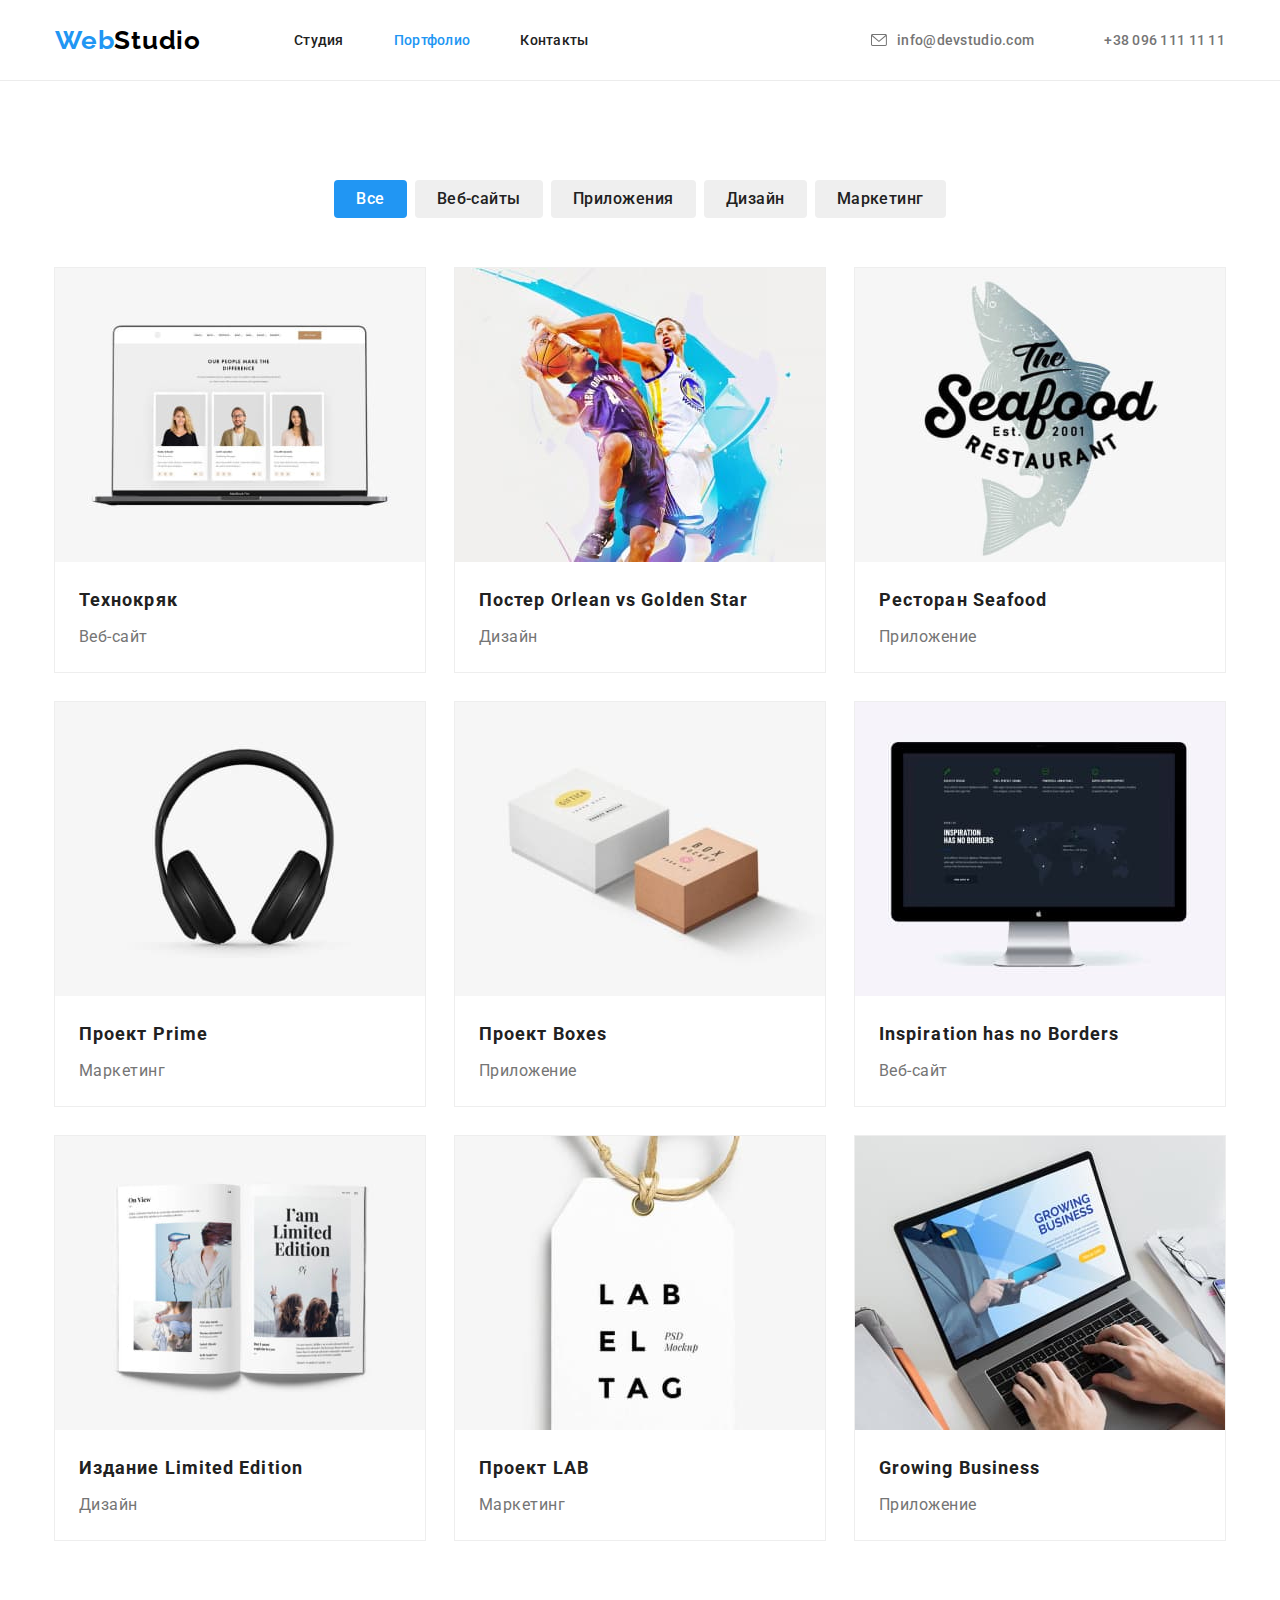
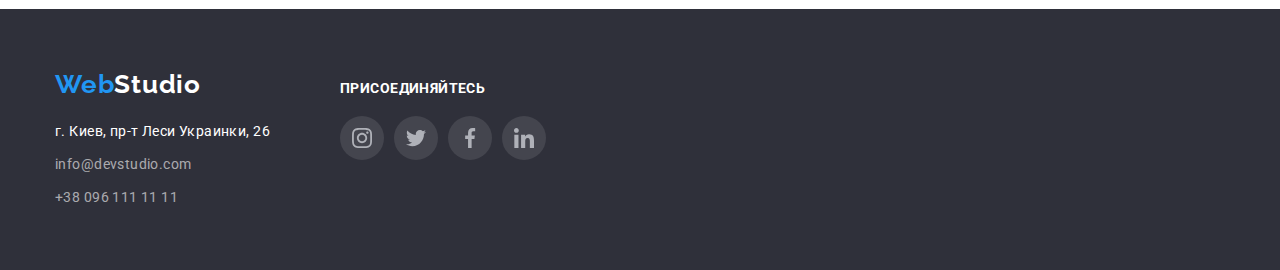
==== portfolio.html @ b3773c8c "add img" ====
<!DOCTYPE html>
<html lang="ru">
  <head>
    <meta charset="UTF-8" />
    <meta name="viewport" content="width=device-width, initial-scale=1.0" />
    <title>Портфолио</title>
    <link rel="preconnect" href="https://fonts.gstatic.com" />
    <link
      href="https://fonts.googleapis.com/css2?family=Raleway:wght@700&family=Roboto:wght@400;500;700;900&display=swap"
      rel="stylesheet"
    />
    <link
      rel="stylesheet"
      href="https://cdnjs.cloudflare.com/ajax/libs/modern-normalize/1.0.0/modern-normalize.min.css"
    />
    <link rel="stylesheet" href="./css/styles.css" />
  </head>

  <body>
    <header class="header header-pf">
      <div class="container">
        <nav class="navigation">
          <a class="logotype links" href="/" lang="en">
            <span class="accent-logo">Web</span>Studio
          </a>
          <ul class="navigation-list lists">
            <li class="navigation-list-item">
              <a class="navigation-list-link links" href="./index.html"
                >Студия</a
              >
            </li>
            <li class="navigation-list-item">
              <a class="navigation-list-link links current" href="#"
                >Портфолио</a
              >
            </li>
            <li class="navigation-list-item">
              <a class="navigation-list-link links" href="#">Контакты</a>
            </li>
          </ul>
        </nav>
        <ul class="contacts-list lists">
          <li class="contacts-list-item">
            <a
              class="contacts-mail-link-pf links"
              href="mailto:info@devstudio.com"
            >
              <svg class="contacts-icon" width="16" height="12">
                <use href="./images/sprite.svg#envelope"></use>
              </svg>
              info@devstudio.com</a
            >
          </li>
          <li class="contacts-list-item">
            <a class="contacts-tel-link links" href="tel:+380961111111">
              <svg class="contacts-icon" width="10" height="16">
                <use href="./images/sprite.svg#phone"></use>
              </svg>
              +38 096 111 11 11</a
            >
          </li>
        </ul>
      </div>
    </header>

    <main>
      <!-- Portfolio -->
      <section class="portfolio">
        <div class="container">
          <h1 class="title visually-hidden">Наши работы</h1>
          <ul class="filter-list lists">
            <li class="filter-list-item">
              <button class="filter-button current-btn" type="button">
                Все
              </button>
            </li>
            <li class="filter-list-item">
              <button class="filter-button" type="button">Веб-сайты</button>
            </li>
            <li class="filter-list-item">
              <button class="filter-button" type="button">Приложения</button>
            </li>
            <li class="filter-list-item">
              <button class="filter-button" type="button">Дизайн</button>
            </li>
            <li class="filter-list-item">
              <button class="filter-button" type="button">Маркетинг</button>
            </li>
          </ul>
          <ul class="portfolio-list lists">
            <li class="portfolio-list-item">
              <a class="portfolio-list-link links" href="#">
                <img
                  class="portfolio-list-img"
                  src="./images/portfolio/technocryak.jpg"
                  width="370"
                  height="294"
                  alt="Ноутбук, на экране которого открыта стартовая страница сайта с подписанными фотографиями трех специалистов - двух женщин и мужчины"
                />
                <div class="text">
                  <h2 class="portfolio-title">Технокряк</h2>
                  <p class="filter-section">Веб-сайт</p>
                </div>
              </a>
            </li>
            <li class="portfolio-list-item">
              <a class="portfolio-list-link links" href="#">
                <img
                  class="portfolio-list-img"
                  src="./images/portfolio/poster.jpg"
                  width="370"
                  height="294"
                  alt="Два баскетболиста из разных команд в прыжке пытаются завладеть мячом"
                />
                <div class="text">
                  <h2 class="portfolio-title">
                    Постер <span lang="en">Orlean vs Golden Star</span>
                  </h2>
                  <p class="filter-section">Дизайн</p>
                </div>
              </a>
            </li>
            <li class="portfolio-list-item">
              <a class="portfolio-list-link links" href="#">
                <img
                  class="portfolio-list-img"
                  src="./images/portfolio/seafood.jpg"
                  width="370"
                  height="294"
                  alt="Серый лосось и поверх него надпись на английском языке - имя ресторана и год открытия"
                />
                <div class="text">
                  <h2 class="portfolio-title">
                    Ресторан <span lang="en">Seafood</span>
                  </h2>
                  <p class="filter-section">Приложение</p>
                </div>
              </a>
            </li>
            <li class="portfolio-list-item">
              <a class="portfolio-list-link links" href="#">
                <img
                  class="portfolio-list-img"
                  src="./images/portfolio/prime.jpg"
                  width="370"
                  height="294"
                  alt="Большие черные беспроводные наушники"
                />
                <div class="text">
                  <h2 class="portfolio-title">
                    Проект <span lang="en">Prime</span>
                  </h2>
                  <p class="filter-section">Маркетинг</p>
                </div>
              </a>
            </li>
            <li class="portfolio-list-item">
              <a class="portfolio-list-link links" href="#">
                <img
                  class="portfolio-list-img"
                  src="./images/portfolio/boxes.jpg"
                  width="370"
                  height="294"
                  alt="Две коробки с надписями на английском языке"
                />
                <div class="text">
                  <h2 class="portfolio-title">
                    Проект <span lang="en">Boxes</span>
                  </h2>
                  <p class="filter-section">Приложение</p>
                </div>
              </a>
            </li>
            <li class="portfolio-list-item">
              <a class="portfolio-list-link links" href="#">
                <img
                  class="portfolio-list-img"
                  src="./images/portfolio/inspiration.jpg"
                  width="370"
                  height="294"
                  alt="Эппл-монитор, на темном экране которого открыта стартовая страница англоязычного сайта с миникартой"
                />
                <div class="text">
                  <h2 class="portfolio-title" lang="en">
                    Inspiration has no Borders
                  </h2>
                  <p class="filter-section">Веб-сайт</p>
                </div>
              </a>
            </li>
            <li class="portfolio-list-item">
              <a class="portfolio-list-link links" href="#">
                <img
                  class="portfolio-list-img"
                  src="./images/portfolio/lim_edition.jpg"
                  width="370"
                  height="294"
                  alt="Раскрытый англоязычный печатный журнал с цветными иллюстрациями"
                />
                <div class="text">
                  <h2 class="portfolio-title">
                    Издание <span lang="en">Limited Edition</span>
                  </h2>
                  <p class="filter-section">Дизайн</p>
                </div>
              </a>
            </li>
            <li class="portfolio-list-item">
              <a class="portfolio-list-link links" href="#">
                <img
                  class="portfolio-list-img"
                  src="./images/portfolio/lab.jpg"
                  width="370"
                  height="294"
                  alt="На веревке белая бирка с черными латинскими буквами"
                />
                <div class="text">
                  <h2 class="portfolio-title">
                    Проект <span lang="en">LAB</span>
                  </h2>
                  <p class="filter-section">Маркетинг</p>
                </div>
              </a>
            </li>
            <li class="portfolio-list-item">
              <a class="portfolio-list-link links" href="#">
                <img
                  class="portfolio-list-img"
                  src="./images/portfolio/gr_business.jpg"
                  width="370"
                  height="294"
                  alt="Руки человека, лежащие на клавиатуре ноутбука, на экране которого открыта стартовая страница англоязычного сайта"
                />
                <div class="text">
                  <h2 class="portfolio-title" lang="en">Growing Business</h2>
                  <p class="filter-section">Приложение</p>
                </div>
              </a>
            </li>
          </ul>
        </div>
      </section>
    </main>
    <footer class="footer">
      <div class="container">
        <div class="contacts">
          <a class="logotype links logo-dark" href="/" lang="en">
            <span class="accent-logo">Web</span>Studio
          </a>
          <address class="address">
            <ul class="contact-information-list lists">
              <li class="contact-information-list-item">
                <a
                  class="contact-information-list-link links contact-address"
                  href="https://goo.gl/maps/4wax39KtcL6fPzoCA"
                  target="_blank"
                  >г. Киев, пр-т Леси Украинки, 26</a
                >
              </li>
              <li class="contact-information-list-item">
                <a
                  class="contact-information-list-link links contact-information"
                  href="mailto:info@devstudio.com"
                  >info@devstudio.com</a
                >
              </li>
              <li class="contact-information-list-item">
                <a
                  class="contact-information-list-link links contact-information"
                  href="tel:+380961111111"
                  >+38 096 111 11 11</a
                >
              </li>
            </ul>
          </address>
        </div>
        <div class="social-items">
          <p class="call">присоединяйтесь</p>
          <ul class="social-footer lists">
            <li class="social-links-item">
              <a class="social-links-link" href="/" aria-label="Инстаграмм">
                <svg class="social-links-icon" width="20" height="20">
                  <use href="./images/sprite.svg#instagram"></use>
                </svg>
              </a>
            </li>
            <li class="social-links-item">
              <a class="social-links-link" href="/" aria-label="Твиттер">
                <svg class="social-links-icon" width="20" height="20">
                  <use href="./images/sprite.svg#twitter"></use>
                </svg>
              </a>
            </li>
            <li class="social-links-item">
              <a class="social-links-link" href="/" aria-label="Фейсбук">
                <svg class="social-links-icon" width="20" height="20">
                  <use href="./images/sprite.svg#facebook"></use>
                </svg>
              </a>
            </li>
            <li class="social-links-item">
              <a class="social-links-link" href="/" aria-label="Линкедин">
                <svg class="social-links-icon" width="20" height="20">
                  <use href="./images/sprite.svg#linkedin"></use>
                </svg>
              </a>
            </li>
          </ul>
        </div>
      </div>
    </footer>
  </body>
</html>
---- css/styles.css ----
:root {
  --color-text-title: #212121;
  --color-text: #757575;
  --accent-color: #2196f3;
  --extra-color: #ffffff;
  --color-client: #afb1b8;

  --text-font: "Roboto", sans-serif;
  --logo-font: "Raleway", sans-serif;
}

body {
  font-family: var(--text-font);
  color: var(--color-text);
  max-width: 1600px;
}

h1,
h2,
h3,
h4,
h5,
h6,
p {
  margin: 0;
}

ul,
ol {
  margin: 0;
  padding: 0;
}

img {
  display: block;
  max-width: 100%;
  height: auto;
}

/* ==========HELPER CLASSES========== */
.links {
  text-decoration: none;
}

.lists {
  list-style: none;
}

.address {
  font-style: normal;
}

.container {
  width: 1200px;
  padding: 0 15px;
  margin: 0 auto;
}

.padding-sections {
  padding-top: 94px;
  padding-bottom: 94px;
}

.visually-hidden:not(:focus):not(:active),
input[type="checkbox"].visually-hidden,
input[type="radio"].visually-hidden {
  position: absolute;
  width: 1px;
  height: 1px;
  margin: -1px;
  border: 0;
  padding: 0;
  white-space: nowrap;
  clip-path: inset(100%);
  clip: rect(0 0 0 0);
  overflow: hidden;
}
/* ==========END HELPER CLASSES========== */

/* ==========COMPONENTS========== */
.title {
  font-weight: 700;
  font-size: 36px;
  line-height: 1.167;
  text-align: center;
  letter-spacing: 0.03em;
  color: var(--color-text-title);
  margin-bottom: 50px;
}

.description {
  font-weight: 400;
  font-size: 14px;
  line-height: 1.714;
  letter-spacing: 0.03em;
  color: var(--color-text);
}
/* ==========END COMPONENTS========== */

/*==============HEADER================*/
.header .container {
  display: flex;
  align-items: center;
}

.navigation {
  display: flex;
  align-items: center;
}

.navigation-list {
  display: flex;
  align-items: center;
}

.logotype {
  font-family: var(--logo-font);
  font-weight: 700;
  font-size: 26px;
  line-height: 1.192;
  letter-spacing: 0.03em;
  color: #000000;
  margin-right: 93px;
}

.logotype .accent-logo {
  color: var(--accent-color);
}

.navigation-list-item {
  font-weight: 500;
  font-size: 14px;
  line-height: 1.143;
  letter-spacing: 0.02em;
  color: var(--color-text-title);
}

.navigation-list-item:not(:last-child) {
  margin-right: 50px;
}

.navigation-list-link {
  color: var(--color-text-title);
  padding: 32px 0;
}

.current,
.contacts-mail-link-current,
.navigation-list-link:hover,
.navigation-list-link:focus,
.contacts-mail-link:hover,
.contacts-mail-link:focus,
.contacts-mail-link-pf:hover,
.contacts-mail-link-pf:focus,
.contacts-tel-link:hover,
.contacts-tel-link:focus {
  color: var(--accent-color);
}

.contacts-list-item {
  display: flex;
  align-items: baseline;
  padding: 32px 0;
}

.contacts-mail-link,
.contacts-tel-link,
.contacts-mail-link-pf {
  display: flex;
  align-items: center;
  justify-content: center;
}

.contacts-icon {
  fill: currentColor;
  margin-right: 10px;
}

.contacts-list {
  font-weight: 500;
  font-size: 14px;
  line-height: 1.143;
  letter-spacing: 0.02em;
  display: flex;
  align-items: center;
  margin-left: auto;
}

.contacts-list-item:not(:last-child) {
  margin-right: 50px;
}

.contacts-mail-link,
.contacts-tel-link,
.contacts-mail-link-pf {
  color: inherit;
}

.contacts-mail-link-pf {
  text-decoration: inherit;
}
/*==============END HEADER================*/

/*==============HERO================*/
.hero {
  background: #2f303a;
  background-image: linear-gradient(
      rgba(47, 48, 58, 0.4),
      rgba(47, 48, 58, 0.4)
    ),
    url("../images/hero/hero_img.jpg");
  text-align: center;
}

.hero .container {
  padding-top: 200px;
  padding-bottom: 200px;
}

.hero-title {
  font-weight: 900;
  font-size: 44px;
  line-height: 1.364;
  letter-spacing: 0.06em;
  text-transform: uppercase;
  color: var(--extra-color);
  margin-bottom: 30px;
}

.button {
  font-family: inherit;
  font-weight: 700;
  font-size: 16px;
  line-height: 1.875;
  letter-spacing: 0.06em;
  color: var(--extra-color);
  background: var(--accent-color);
  min-width: 200px;
  padding: 10px 30px;
  box-shadow: 0px 4px 4px rgba(0, 0, 0, 0.15);
  border-radius: 4px;
  border: none;
  cursor: pointer;
}
/*==============END HERO================*/

/*==============FEATURES================*/
.features-list {
  display: flex;
  align-items: center;
}

.features-list-item:not(:last-child) {
  max-width: 270px;
  margin-right: 30px;
}

.features-icon {
  display: flex;
  justify-content: center;
  background: #f5f4fa;
  border-radius: 4px;
  padding: 25px 100px;
  margin-bottom: 30px;
}

.features-icon-item {
  width: 70px;
  height: 70px;
}

.subtitle {
  font-weight: 700;
  font-size: 14px;
  line-height: 1.143;
  letter-spacing: 0.03em;
  text-transform: uppercase;
  color: var(--color-text-title);
  margin-bottom: 10px;
}
/*============== END FEATURES================*/

/*==============WHAT WE DO================*/
.process {
  padding-bottom: 94px;
}

.process-list {
  display: flex;
  align-items: center;
}

.process-list-item:not(:last-child) {
  margin-right: 30px;
}
/*==============END WHAT WE DO================*/

/*==============TEAM================*/
.team {
  background-color: #f5f4fa;
}

.team-list {
  display: flex;
  align-items: center;
}

.team-list-item {
  width: 270px;
  background: var(--extra-color);
  box-shadow: 0px 1px 3px rgba(0, 0, 0, 0.12), 0px 1px 1px rgba(0, 0, 0, 0.14),
    0px 2px 1px rgba(0, 0, 0, 0.2);
  border-radius: 0px 0px 4px 4px;
}

.team-list-item:not(:last-child) {
  margin-right: 30px;
}

.team-list-img {
  margin-bottom: 30px;
}

.team-list-name {
  font-weight: 500;
  font-size: 16px;
  line-height: 1.188;
  text-align: center;
  letter-spacing: 0.03em;
  color: var(--color-text-title);
  margin-bottom: 10px;
}

.team-list-position {
  font-weight: 400;
  font-size: 16px;
  line-height: 1.188;
  text-align: center;
  letter-spacing: 0.03em;
  color: var(--color-text);
}

.social-links {
  display: flex;
  justify-content: space-between;
  padding: 16px 32px 30px;
}

.social-links-item {
  width: 44px;
  height: 44px;
}

.social-links-link {
  display: flex;
  justify-content: center;
  align-items: center;
  width: 100%;
  height: 100%;
  background-color: var(--extra-color);
  border-radius: 50%;
}

.current-link,
.social-links-link:focus,
.social-links-link:hover {
  background-color: var(--accent-color);
}

.current-link .social-links-icon,
.social-links-link:hover .social-links-icon,
.social-links-link:focus .social-links-icon {
  fill: var(--extra-color);
}

.social-links-icon {
  fill: #afb1b8;
}
/*==============END TEAM================*/

/*==============CLIENTS================*/
.clients-list {
  display: flex;
  justify-content: center;
}

.client-link {
  display: flex;
  justify-content: center;
  align-items: center;
  width: 170px;
  height: 90px;
  border: 1px solid var(--color-client);
  box-sizing: border-box;
  border-radius: 4px;
}

.current-logo,
.client-link:hover,
.client-link:focus {
  border: 1px solid var(--accent-color);
}

.current-logo .client-logo,
.client-link:hover .client-logo,
.client-link:focus .client-logo {
  fill: var(--accent-color);
}

.client-logo {
  fill: var(--color-client);
}

.clients-list-item:not(:last-child) {
  margin-right: 30px;
}
/*==============END CLIENTS================*/

/*==============PORTFOLIO================*/
.header-pf {
  border-bottom: 1px solid #ececec;
}

.portfolio {
  padding-top: 99px;
  padding-bottom: 69px;
}

.filter-list {
  display: flex;
  justify-content: center;
  margin-bottom: 50px;
}

.filter-list-item:not(:last-child) {
  margin-right: 8px;
}

.filter-button {
  font-weight: 500;
  font-size: 16px;
  line-height: 1.625;
  text-align: center;
  letter-spacing: 0.03em;
  color: var(--color-text-title);
  border-radius: 4px;
  border: none;
  padding: 6px 22px;
  cursor: pointer;
}

.current-btn,
.filter-button:hover,
.filter-button:focus {
  color: var(--extra-color);
  background-color: var(--accent-color);
}

.portfolio-list {
  display: flex;
  align-items: center;
  flex-wrap: wrap;
  margin: -15px;
}

.portfolio-list-item {
  width: 370px;
  background: var(--extra-color);
  box-sizing: border-box;
  margin: 15px;
  outline: 1px solid #eeeeee;
}

.text {
  padding: 20px 24px;
}

.portfolio-title {
  font-weight: 700;
  font-size: 18px;
  line-height: 2;
  letter-spacing: 0.06em;
  color: var(--color-text-title);
  margin-bottom: 4px;
}

.filter-section {
  font-weight: 400;
  font-size: 16px;
  line-height: 1.875;
  letter-spacing: 0.03em;
  color: var(--color-text);
}

.portfolio-list-link {
  display: inline-block;
}

.portfolio-list-link:hover,
.portfolio-list-link:focus {
  background: var(--extra-color);
  border: 1px solid #eeeeee;
  box-sizing: border-box;
  box-shadow: 0px 1px 1px rgba(0, 0, 0, 0.12), 0px 4px 4px rgba(0, 0, 0, 0.06),
    1px 4px 6px rgba(0, 0, 0, 0.16);
}
/*==============END PORTFOLIO================*/

/*==============FOOTER================*/
.footer {
  background: #2f303a;
  padding-top: 60px;
  padding-bottom: 60px;
}

.footer .container {
  display: flex;
  align-items: baseline;
}

.logo-dark {
  color: var(--extra-color);
}

.footer .logotype {
  display: block;
  margin-right: 0;
  margin-bottom: 20px;
}

.contact-information-list-item:not(:last-child) {
  margin-bottom: 9px;
}

.contact-information-list-link {
  font-weight: 400;
  font-size: 14px;
  line-height: 1.714;
  letter-spacing: 0.03em;
}

.contact-address {
  color: var(--extra-color);
}

.contact-information {
  color: rgba(255, 255, 255, 0.6);
}

.contacts {
  margin-right: 70px;
}

.call {
  font-weight: 700;
  font-size: 14px;
  line-height: 1.143;
  letter-spacing: 0.03em;
  text-transform: uppercase;
  color: var(--extra-color);
  margin-bottom: 20px;
}

.social-footer {
  display: flex;
  justify-content: center;
}

.footer .social-links-item {
  width: 44px;
  height: 44px;
}

.footer .social-links-link {
  display: flex;
  justify-content: center;
  align-items: center;
  width: 100%;
  height: 100%;
  background-color: rgba(255, 255, 255, 0.1);
  border-radius: 50%;
}

.footer .current-link,
.footer .social-links-link:hover,
.footer .social-links-link:focus {
  background-color: var(--accent-color);
}

.footer .current-link .social-links-icon,
.footer .social-links-link:hover .social-links-icon,
.footer .social-links-link:focus .social-links-icon {
  fill: var(--extra-color);
}

.footer .social-links-icon {
  fill: var(--extra-color);
}

.footer .social-links-item:not(:last-child) {
  margin-right: 10px;
}
/*==============END FOOTER================*/
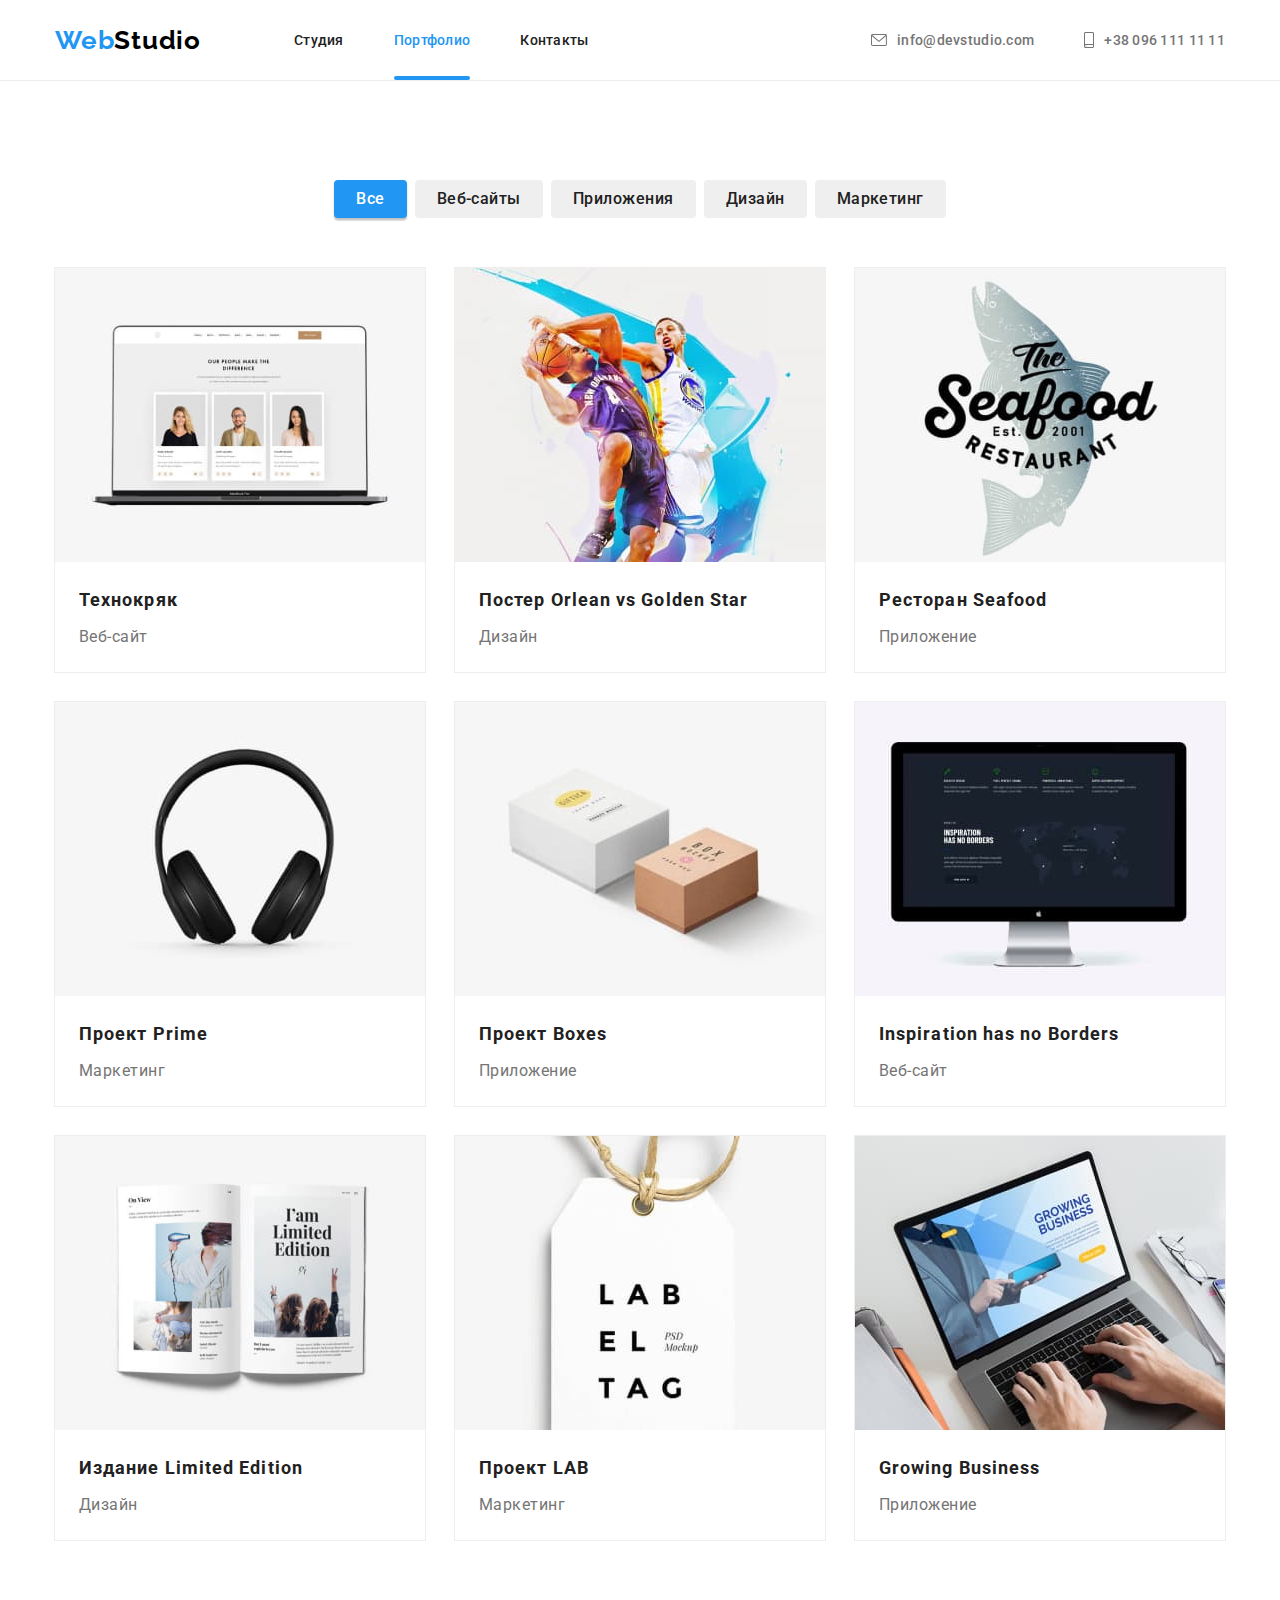
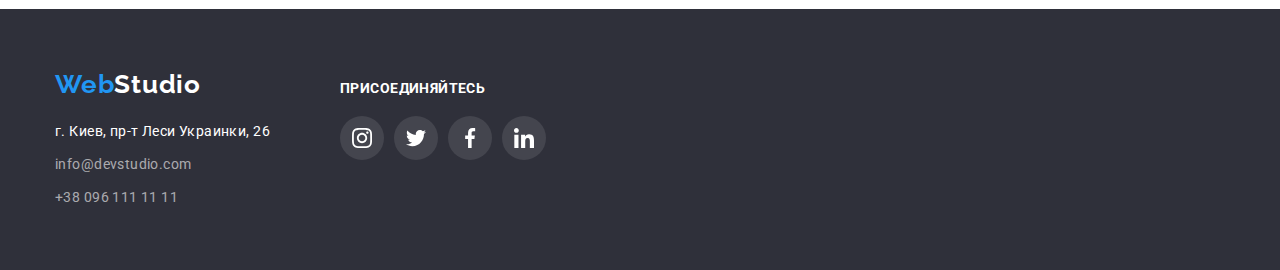
==== commit f3141009: "add animations and modal-window" ====
--- a/portfolio.html
+++ b/portfolio.html
@@ -90,13 +90,20 @@
           <ul class="portfolio-list lists">
             <li class="portfolio-list-item">
               <a class="portfolio-list-link links" href="#">
-                <img
-                  class="portfolio-list-img"
-                  src="./images/portfolio/technocryak.jpg"
-                  width="370"
-                  height="294"
-                  alt="Ноутбук, на экране которого открыта стартовая страница сайта с подписанными фотографиями трех специалистов - двух женщин и мужчины"
-                />
+                <div class="portfolio-img-wrapper">
+                  <img
+                    class="portfolio-list-img"
+                    src="./images/portfolio/technocryak.jpg"
+                    width="370"
+                    height="294"
+                    alt="Ноутбук, на экране которого открыта стартовая страница сайта с подписанными фотографиями трех специалистов - двух женщин и мужчины"
+                  />
+                  <p class="overlay">
+                    Технокряк это современная площадка распространения
+                    коронавируса. Компании используют эту платформу для
+                    цифрового шпионажа и атак на защищённые сервера конкурентов.
+                  </p>
+                </div>
                 <div class="text">
                   <h2 class="portfolio-title">Технокряк</h2>
                   <p class="filter-section">Веб-сайт</p>
@@ -105,13 +112,20 @@
             </li>
             <li class="portfolio-list-item">
               <a class="portfolio-list-link links" href="#">
-                <img
-                  class="portfolio-list-img"
-                  src="./images/portfolio/poster.jpg"
-                  width="370"
-                  height="294"
-                  alt="Два баскетболиста из разных команд в прыжке пытаются завладеть мячом"
-                />
+                <div class="portfolio-img-wrapper">
+                  <img
+                    class="portfolio-list-img"
+                    src="./images/portfolio/poster.jpg"
+                    width="370"
+                    height="294"
+                    alt="Два баскетболиста из разных команд в прыжке пытаются завладеть мячом"
+                  />
+                  <p class="overlay">
+                    Технокряк это современная площадка распространения
+                    коронавируса. Компании используют эту платформу для
+                    цифрового шпионажа и атак на защищённые сервера конкурентов.
+                  </p>
+                </div>
                 <div class="text">
                   <h2 class="portfolio-title">
                     Постер <span lang="en">Orlean vs Golden Star</span>
@@ -122,13 +136,20 @@
             </li>
             <li class="portfolio-list-item">
               <a class="portfolio-list-link links" href="#">
-                <img
-                  class="portfolio-list-img"
-                  src="./images/portfolio/seafood.jpg"
-                  width="370"
-                  height="294"
-                  alt="Серый лосось и поверх него надпись на английском языке - имя ресторана и год открытия"
-                />
+                <div class="portfolio-img-wrapper">
+                  <img
+                    class="portfolio-list-img"
+                    src="./images/portfolio/seafood.jpg"
+                    width="370"
+                    height="294"
+                    alt="Серый лосось и поверх него надпись на английском языке - имя ресторана и год открытия"
+                  />
+                  <p class="overlay">
+                    Технокряк это современная площадка распространения
+                    коронавируса. Компании используют эту платформу для
+                    цифрового шпионажа и атак на защищённые сервера конкурентов.
+                  </p>
+                </div>
                 <div class="text">
                   <h2 class="portfolio-title">
                     Ресторан <span lang="en">Seafood</span>
@@ -139,13 +160,20 @@
             </li>
             <li class="portfolio-list-item">
               <a class="portfolio-list-link links" href="#">
-                <img
-                  class="portfolio-list-img"
-                  src="./images/portfolio/prime.jpg"
-                  width="370"
-                  height="294"
-                  alt="Большие черные беспроводные наушники"
-                />
+                <div class="portfolio-img-wrapper">
+                  <img
+                    class="portfolio-list-img"
+                    src="./images/portfolio/prime.jpg"
+                    width="370"
+                    height="294"
+                    alt="Большие черные беспроводные наушники"
+                  />
+                  <p class="overlay">
+                    Технокряк это современная площадка распространения
+                    коронавируса. Компании используют эту платформу для
+                    цифрового шпионажа и атак на защищённые сервера конкурентов.
+                  </p>
+                </div>
                 <div class="text">
                   <h2 class="portfolio-title">
                     Проект <span lang="en">Prime</span>
@@ -156,13 +184,20 @@
             </li>
             <li class="portfolio-list-item">
               <a class="portfolio-list-link links" href="#">
-                <img
-                  class="portfolio-list-img"
-                  src="./images/portfolio/boxes.jpg"
-                  width="370"
-                  height="294"
-                  alt="Две коробки с надписями на английском языке"
-                />
+                <div class="portfolio-img-wrapper">
+                  <img
+                    class="portfolio-list-img"
+                    src="./images/portfolio/boxes.jpg"
+                    width="370"
+                    height="294"
+                    alt="Две коробки с надписями на английском языке"
+                  />
+                  <p class="overlay">
+                    Технокряк это современная площадка распространения
+                    коронавируса. Компании используют эту платформу для
+                    цифрового шпионажа и атак на защищённые сервера конкурентов.
+                  </p>
+                </div>
                 <div class="text">
                   <h2 class="portfolio-title">
                     Проект <span lang="en">Boxes</span>
@@ -173,13 +208,20 @@
             </li>
             <li class="portfolio-list-item">
               <a class="portfolio-list-link links" href="#">
-                <img
-                  class="portfolio-list-img"
-                  src="./images/portfolio/inspiration.jpg"
-                  width="370"
-                  height="294"
-                  alt="Эппл-монитор, на темном экране которого открыта стартовая страница англоязычного сайта с миникартой"
-                />
+                <div class="portfolio-img-wrapper">
+                  <img
+                    class="portfolio-list-img"
+                    src="./images/portfolio/inspiration.jpg"
+                    width="370"
+                    height="294"
+                    alt="Эппл-монитор, на темном экране которого открыта стартовая страница англоязычного сайта с миникартой"
+                  />
+                  <p class="overlay">
+                    Технокряк это современная площадка распространения
+                    коронавируса. Компании используют эту платформу для
+                    цифрового шпионажа и атак на защищённые сервера конкурентов.
+                  </p>
+                </div>
                 <div class="text">
                   <h2 class="portfolio-title" lang="en">
                     Inspiration has no Borders
@@ -190,13 +232,20 @@
             </li>
             <li class="portfolio-list-item">
               <a class="portfolio-list-link links" href="#">
-                <img
-                  class="portfolio-list-img"
-                  src="./images/portfolio/lim_edition.jpg"
-                  width="370"
-                  height="294"
-                  alt="Раскрытый англоязычный печатный журнал с цветными иллюстрациями"
-                />
+                <div class="portfolio-img-wrapper">
+                  <img
+                    class="portfolio-list-img"
+                    src="./images/portfolio/lim_edition.jpg"
+                    width="370"
+                    height="294"
+                    alt="Раскрытый англоязычный печатный журнал с цветными иллюстрациями"
+                  />
+                  <p class="overlay">
+                    Технокряк это современная площадка распространения
+                    коронавируса. Компании используют эту платформу для
+                    цифрового шпионажа и атак на защищённые сервера конкурентов.
+                  </p>
+                </div>
                 <div class="text">
                   <h2 class="portfolio-title">
                     Издание <span lang="en">Limited Edition</span>
@@ -207,13 +256,20 @@
             </li>
             <li class="portfolio-list-item">
               <a class="portfolio-list-link links" href="#">
-                <img
-                  class="portfolio-list-img"
-                  src="./images/portfolio/lab.jpg"
-                  width="370"
-                  height="294"
-                  alt="На веревке белая бирка с черными латинскими буквами"
-                />
+                <div class="portfolio-img-wrapper">
+                  <img
+                    class="portfolio-list-img"
+                    src="./images/portfolio/lab.jpg"
+                    width="370"
+                    height="294"
+                    alt="На веревке белая бирка с черными латинскими буквами"
+                  />
+                  <p class="overlay">
+                    Технокряк это современная площадка распространения
+                    коронавируса. Компании используют эту платформу для
+                    цифрового шпионажа и атак на защищённые сервера конкурентов.
+                  </p>
+                </div>
                 <div class="text">
                   <h2 class="portfolio-title">
                     Проект <span lang="en">LAB</span>
@@ -224,13 +280,20 @@
             </li>
             <li class="portfolio-list-item">
               <a class="portfolio-list-link links" href="#">
-                <img
-                  class="portfolio-list-img"
-                  src="./images/portfolio/gr_business.jpg"
-                  width="370"
-                  height="294"
-                  alt="Руки человека, лежащие на клавиатуре ноутбука, на экране которого открыта стартовая страница англоязычного сайта"
-                />
+                <div class="portfolio-img-wrapper">
+                  <img
+                    class="portfolio-list-img"
+                    src="./images/portfolio/gr_business.jpg"
+                    width="370"
+                    height="294"
+                    alt="Руки человека, лежащие на клавиатуре ноутбука, на экране которого открыта стартовая страница англоязычного сайта"
+                  />
+                  <p class="overlay">
+                    Технокряк это современная площадка распространения
+                    коронавируса. Компании используют эту платформу для
+                    цифрового шпионажа и атак на защищённые сервера конкурентов.
+                  </p>
+                </div>
                 <div class="text">
                   <h2 class="portfolio-title" lang="en">Growing Business</h2>
                   <p class="filter-section">Приложение</p>
--- a/css/styles.css
+++ b/css/styles.css
@@ -140,8 +140,22 @@
 }
 
 .navigation-list-link {
+  position: relative;
   color: var(--color-text-title);
   padding: 32px 0;
+  transition: color 250ms cubic-bezier(0.4, 0, 0.2, 1);
+}
+
+.current.navigation-list-link::after {
+  content: "";
+  position: absolute;
+  left: 0;
+  bottom: 0;
+  display: block;
+  width: 100%;
+  height: 4px;
+  border-radius: 2px;
+  background: var(--accent-color);
 }
 
 .current,
@@ -169,6 +183,7 @@
   display: flex;
   align-items: center;
   justify-content: center;
+  transition: color 250ms cubic-bezier(0.4, 0, 0.2, 1);
 }
 
 .contacts-icon {
@@ -293,6 +308,27 @@
 .process-list-item:not(:last-child) {
   margin-right: 30px;
 }
+
+.process-wrapper {
+  position: relative;
+}
+
+.process-title {
+  position: absolute;
+  left: 0;
+  bottom: 0;
+  width: 100%;
+  height: 70px;
+  font-weight: 700;
+  font-size: 14px;
+  line-height: 1.143;
+  text-align: center;
+  letter-spacing: 0.03em;
+  text-transform: uppercase;
+  padding: 26px 0;
+  color: var(--extra-color);
+  background: rgba(47, 48, 58, 0.8);
+}
 /*==============END WHAT WE DO================*/
 
 /*==============TEAM================*/
@@ -359,6 +395,7 @@
   height: 100%;
   background-color: var(--extra-color);
   border-radius: 50%;
+  transition: background-color 250ms cubic-bezier(0.4, 0, 0.2, 1);
 }
 
 .current-link,
@@ -375,6 +412,7 @@
 
 .social-links-icon {
   fill: #afb1b8;
+  transition: fill 250ms cubic-bezier(0.4, 0, 0.2, 1);
 }
 /*==============END TEAM================*/
 
@@ -393,6 +431,7 @@
   border: 1px solid var(--color-client);
   box-sizing: border-box;
   border-radius: 4px;
+  transition: border 250ms cubic-bezier(0.4, 0, 0.2, 1);
 }
 
 .current-logo,
@@ -409,6 +448,7 @@
 
 .client-logo {
   fill: var(--color-client);
+  transition: fill 250ms cubic-bezier(0.4, 0, 0.2, 1);
 }
 
 .clients-list-item:not(:last-child) {
@@ -447,6 +487,9 @@
   border: none;
   padding: 6px 22px;
   cursor: pointer;
+  transition: color 250ms cubic-bezier(0.4, 0, 0.2, 1),
+    background-color 250ms cubic-bezier(0.4, 0, 0.2, 1),
+    box-shadow 250ms cubic-bezier(0.4, 0, 0.2, 1);
 }
 
 .current-btn,
@@ -454,6 +497,8 @@
 .filter-button:focus {
   color: var(--extra-color);
   background-color: var(--accent-color);
+  box-shadow: 0px 3px 1px rgba(0, 0, 0, 0.1), 0px 1px 2px rgba(0, 0, 0, 0.08),
+    0px 2px 2px rgba(0, 0, 0, 0.12);
 }
 
 .portfolio-list {
@@ -469,6 +514,28 @@
   box-sizing: border-box;
   margin: 15px;
   outline: 1px solid #eeeeee;
+}
+
+.portfolio-img-wrapper {
+  position: relative;
+  overflow: hidden;
+}
+
+.overlay {
+  position: absolute;
+  left: 0;
+  top: 0;
+  width: 100%;
+  height: 100%;
+  font-weight: 400;
+  font-size: 18px;
+  line-height: 1.556;
+  letter-spacing: 0.03em;
+  color: var(--extra-color);
+  padding: 62px 24px;
+  background-color: rgba(33, 150, 243, 0.9);
+  transform: translateY(100%);
+  transition: transform 250ms cubic-bezier(0.4, 0, 0.2, 1);
 }
 
 .text {
@@ -494,6 +561,7 @@
 
 .portfolio-list-link {
   display: inline-block;
+  transition: box-shadow 250ms cubic-bezier(0.4, 0, 0.2, 1);
 }
 
 .portfolio-list-link:hover,
@@ -504,6 +572,11 @@
   box-shadow: 0px 1px 1px rgba(0, 0, 0, 0.12), 0px 4px 4px rgba(0, 0, 0, 0.06),
     1px 4px 6px rgba(0, 0, 0, 0.16);
 }
+
+.portfolio-list-link:hover .overlay,
+.portfolio-list-link:focus .overlay {
+  transform: translateY(0);
+}
 /*==============END PORTFOLIO================*/
 
 /*==============FOOTER================*/
@@ -587,11 +660,11 @@
   background-color: var(--accent-color);
 }
 
-.footer .current-link .social-links-icon,
+/* .footer .current-link .social-links-icon,
 .footer .social-links-link:hover .social-links-icon,
 .footer .social-links-link:focus .social-links-icon {
   fill: var(--extra-color);
-}
+} */
 
 .footer .social-links-icon {
   fill: var(--extra-color);
@@ -601,3 +674,45 @@
   margin-right: 10px;
 }
 /*==============END FOOTER================*/
+
+/*==============MODAL-WINDOW================*/
+.backdrop {
+  position: fixed;
+  left: 0;
+  top: 0;
+  width: 100%;
+  height: 100%;
+  background-color: rgba(0, 0, 0, 0.2);
+}
+
+.modal {
+  position: absolute;
+  left: 50%;
+  top: 50%;
+  transform: translate(-50%, -50%);
+  width: 528px;
+  height: 580px;
+  background-color: var(--extra-color);
+  box-shadow: 0px 1px 3px rgba(0, 0, 0, 0.12), 0px 1px 1px rgba(0, 0, 0, 0.14),
+    0px 2px 1px rgba(0, 0, 0, 0.2);
+  border-radius: 4px;
+}
+
+.modal-close-btn {
+  position: absolute;
+  top: 8px;
+  right: 8px;
+  width: 30px;
+  height: 30px;
+  background: var(--extra-color);
+  border: 1px solid rgba(0, 0, 0, 0.1);
+  box-sizing: border-box;
+  border-radius: 50%;
+  cursor: pointer;
+}
+
+.is-hidden {
+  opacity: 0;
+  visibility: hidden;
+  pointer-events: none;
+}
